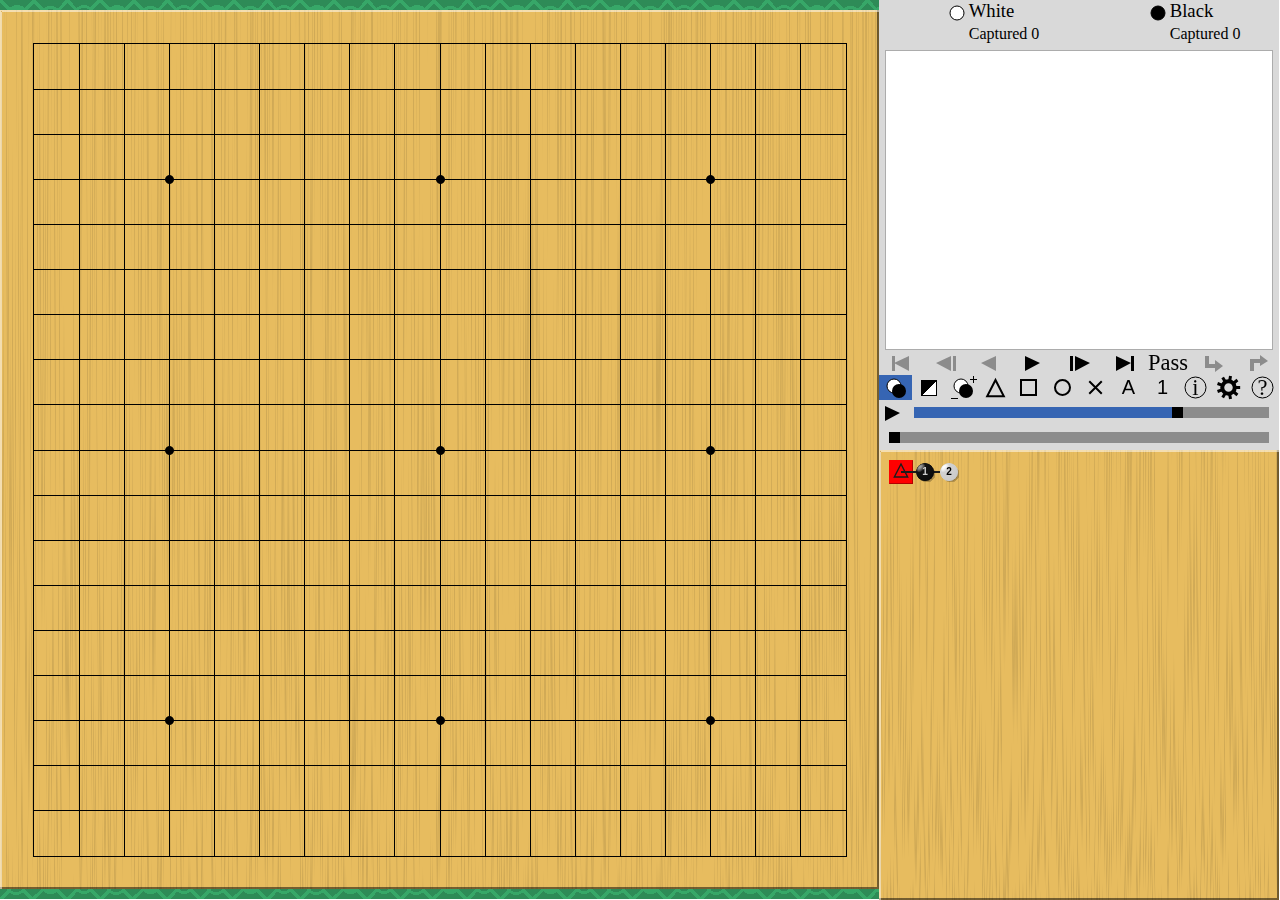
==== index.html @ b4aa2cb3 "Сделан простой вариант сайта с загруженной доской WGB." ====
<!DOCTYPE html>
<html>
<head lang="en">
    <meta charset="UTF-8">
    <title>Board with navigate buttons</title>
    <script type="text/javascript" language="JavaScript" src="javascripts/goboardmin.js"></script>
</head>
<body style="position:absolute;padding:0;margin:0;">
<div id="divId" style="position:relative; height: 100vh;width: 100vw" onfocus="BodyFocus()" tabindex="-1"></div>
<script>
    var oGameTree = GoBoardApi.Create_GameTree();
    GoBoardApi.Create_BoardCommentsButtonsNavigator(oGameTree, "divId");
    GoBoardApi.Load_Sgf(oGameTree, '(;FF[1]GM[1]SZ[19]GN[test];B[fj]CR[ii][ji][kh][pp][po][op];W[ip])');

    window.onresize = function()
    {
        GoBoardApi.Update_Size(oGameTree);
    };

    function BodyFocus()
    {
        if (oGameTree)
            GoBoardApi.Focus(oGameTree);
    }
</script>
</body>
</html>
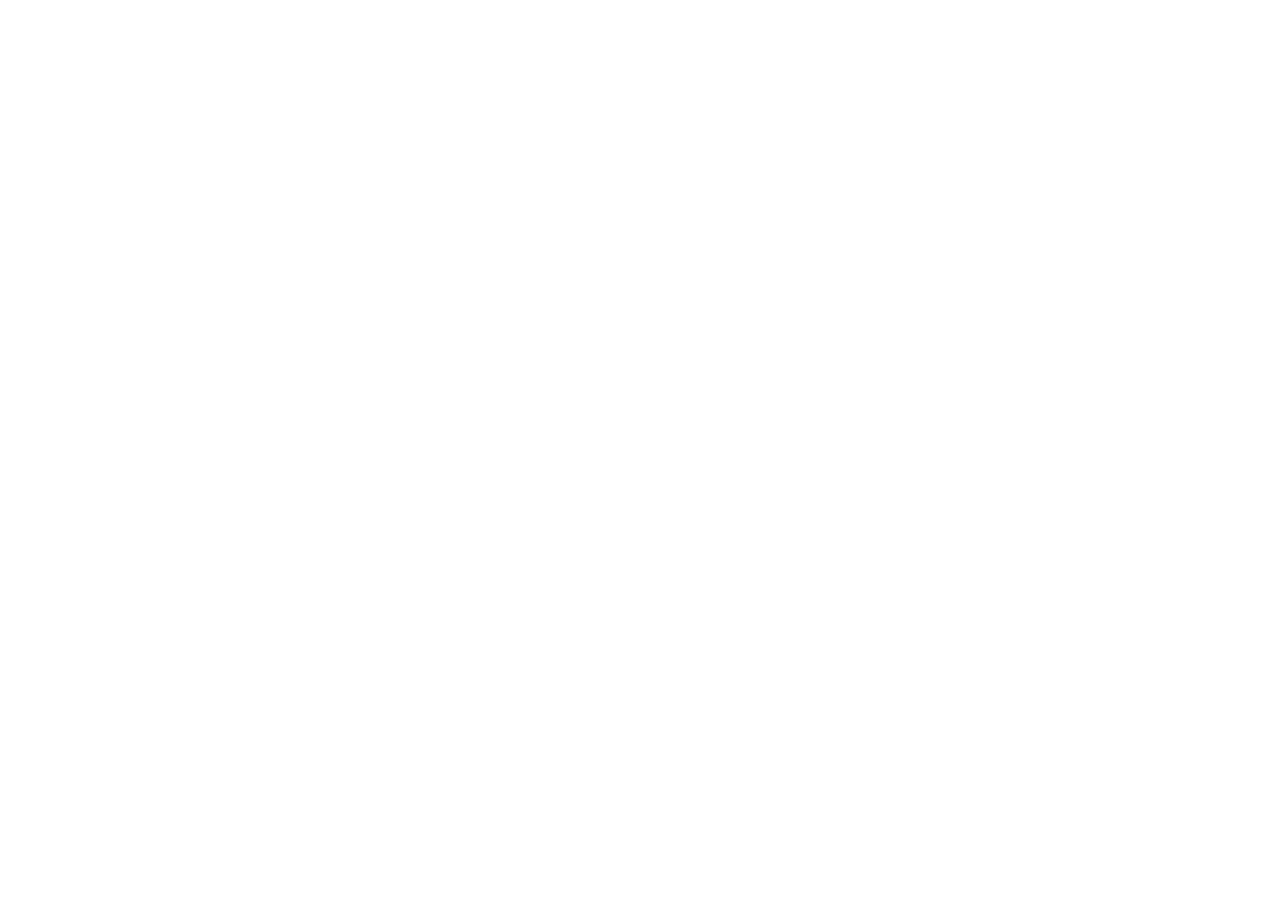
==== commit cd2bdbaa: "Добавлены джосеки для стартовой страницы сайта." ====
--- a/index.html
+++ b/index.html
@@ -4,24 +4,54 @@
     <meta charset="UTF-8">
     <title>Board with navigate buttons</title>
     <script type="text/javascript" language="JavaScript" src="javascripts/goboardmin.js"></script>
+    <script type="text/javascript" language="JavaScript" src="javascripts/jquery-2.1.4.min.js"></script>
+
 </head>
 <body style="position:absolute;padding:0;margin:0;">
 <div id="divId" style="position:relative; height: 100vh;width: 100vw" onfocus="BodyFocus()" tabindex="-1"></div>
 <script>
-    var oGameTree = GoBoardApi.Create_GameTree();
-    GoBoardApi.Create_BoardCommentsButtonsNavigator(oGameTree, "divId");
-    GoBoardApi.Load_Sgf(oGameTree, '(;FF[1]GM[1]SZ[19]GN[test];B[fj]CR[ii][ji][kh][pp][po][op];W[ip])');
+//    var oGameTree = GoBoardApi.Create_GameTree();
+//    GoBoardApi.Create_BoardCommentsButtonsNavigator(oGameTree, "divId");
+//    GoBoardApi.Load_Sgf(oGameTree, '(;FF[1]GM[1]SZ[19]GN[test];B[fj]CR[ii][ji][kh][pp][po][op];W[ip])');
+//
+//    window.onresize = function()
+//    {
+//        GoBoardApi.Update_Size(oGameTree);
+//    };
+//
+//    function BodyFocus()
+//    {
+//        if (oGameTree)
+//            GoBoardApi.Focus(oGameTree);
+//    }
 
-    window.onresize = function()
+    var oGameTree = null;
+
+    $(function ()
     {
-        GoBoardApi.Update_Size(oGameTree);
-    };
+        $.get('files/Kogo-s_Joseki_Dictionary.sgf', function(sgf)
+        {
+            oGameTree = GoBoardApi.Create_GameTree();
+            GoBoardApi.Set_Sound(oGameTree, 'http://goban.org/Sound');
+            GoBoardApi.Create_BoardCommentsButtonsNavigator(oGameTree, "divId");
+            GoBoardApi.Load_Sgf(oGameTree, sgf);
+            GoBoardApi.Focus(oGameTree);
+
+            document.getElementById("divId").onresize = function()
+            {
+                GoBoardApi.Update_Size(oGameTree);
+            };
+            window.onresize();
+        });
+
+    });
 
     function BodyFocus()
     {
         if (oGameTree)
             GoBoardApi.Focus(oGameTree);
     }
+
 </script>
 </body>
 </html>
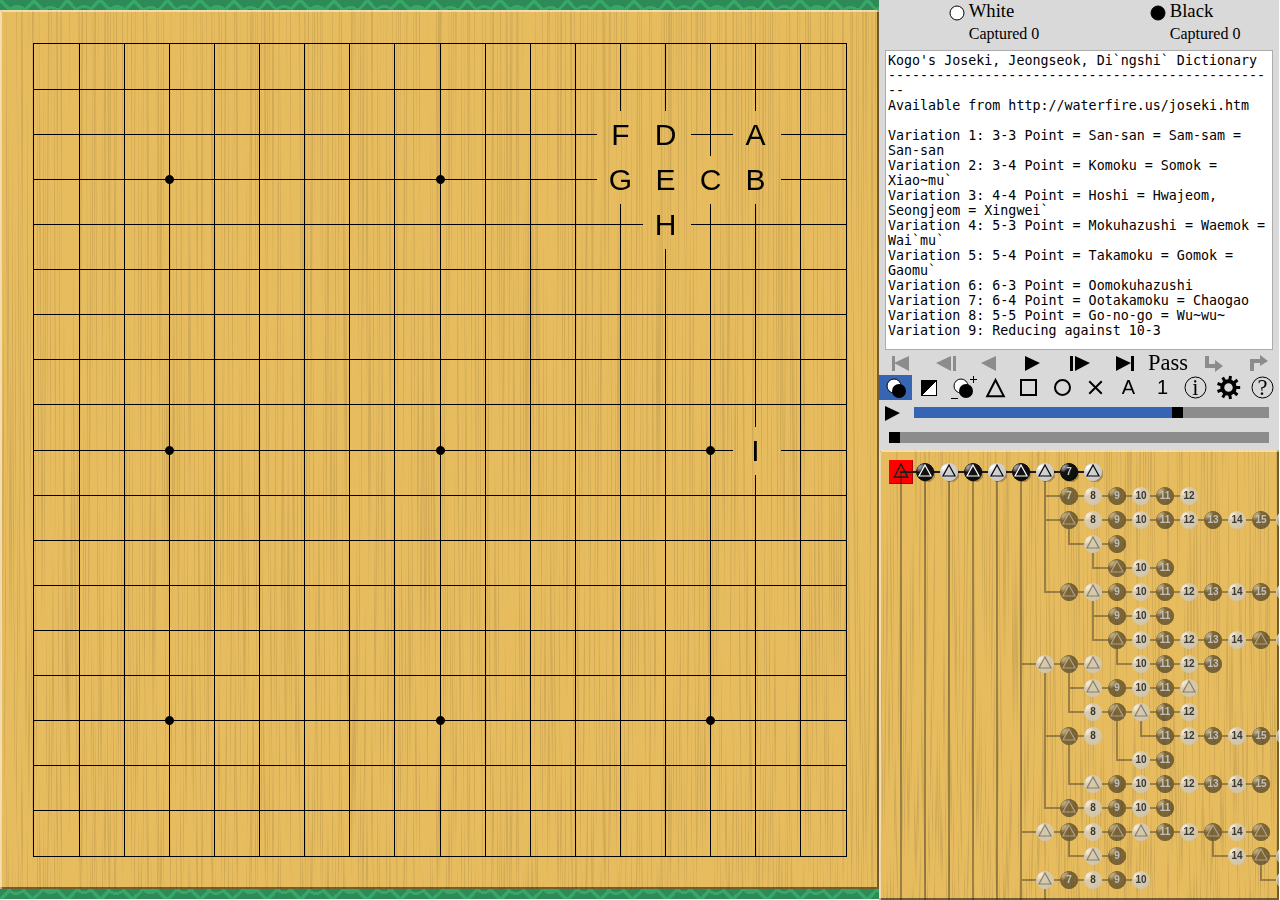
==== commit 73cbb24e: "Исправлена ссылка на файл с джосеками." ====
--- a/index.html
+++ b/index.html
@@ -10,26 +10,11 @@
 <body style="position:absolute;padding:0;margin:0;">
 <div id="divId" style="position:relative; height: 100vh;width: 100vw" onfocus="BodyFocus()" tabindex="-1"></div>
 <script>
-//    var oGameTree = GoBoardApi.Create_GameTree();
-//    GoBoardApi.Create_BoardCommentsButtonsNavigator(oGameTree, "divId");
-//    GoBoardApi.Load_Sgf(oGameTree, '(;FF[1]GM[1]SZ[19]GN[test];B[fj]CR[ii][ji][kh][pp][po][op];W[ip])');
-//
-//    window.onresize = function()
-//    {
-//        GoBoardApi.Update_Size(oGameTree);
-//    };
-//
-//    function BodyFocus()
-//    {
-//        if (oGameTree)
-//            GoBoardApi.Focus(oGameTree);
-//    }
-
     var oGameTree = null;
 
     $(function ()
     {
-        $.get('files/Kogo-s_Joseki_Dictionary.sgf', function(sgf)
+        $.get('files/Kogo\'s Joseki Dictionary.sgf', function(sgf)
         {
             oGameTree = GoBoardApi.Create_GameTree();
             GoBoardApi.Set_Sound(oGameTree, 'http://goban.org/Sound');
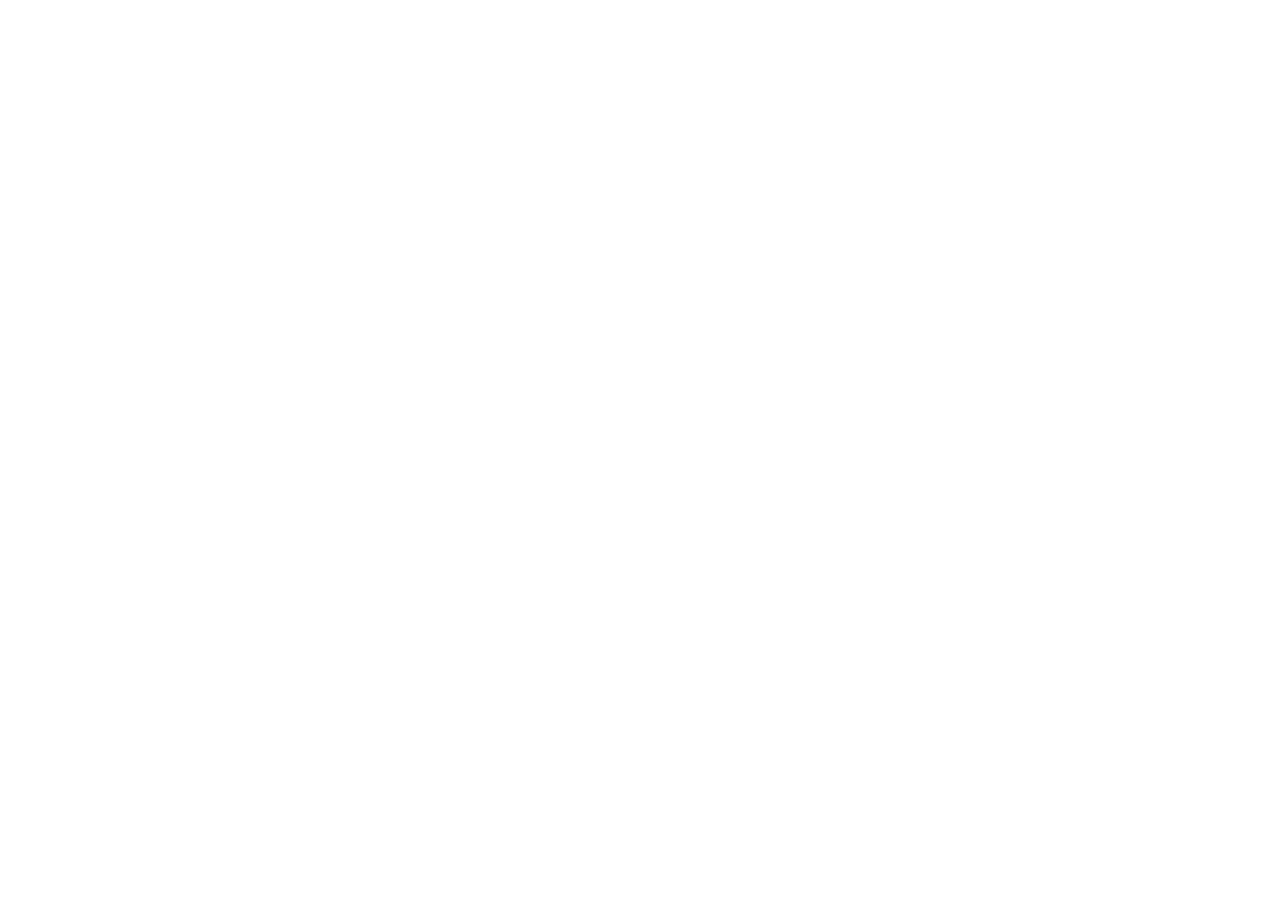
==== commit c310b744: "Сделано, чтобы загрузка файла происходила через jQuery." ====
--- a/index.html
+++ b/index.html
@@ -1,42 +1,61 @@
 <!DOCTYPE html>
 <html>
 <head lang="en">
+    <meta name="google-site-verification" content="mjO2LAGCdHXubNFu9PMk2vgrWnyGDNlZOgP4chKmzcw" />
     <meta charset="UTF-8">
-    <title>Board with navigate buttons</title>
+    <title>Web Go/Baduk Board</title>
     <script type="text/javascript" language="JavaScript" src="javascripts/goboardmin.js"></script>
-    <script type="text/javascript" language="JavaScript" src="javascripts/jquery-2.1.4.min.js"></script>
+    <script type="text/javascript" language="JavaScript" src="javascripts/jquery-1.7.2.min.js"></script>
+    <script type="text/javascript" language="JavaScript" src="javascripts/main.js"></script>
+    <link rel="stylesheet" type="text/css" href="stylesheets/main.css">
+    <link rel="icon" href="files/favicon.ico" type="image/x-icon">
+</head>
+<body></body>
 
-</head>
-<body style="position:absolute;padding:0;margin:0;">
-<div id="divId" style="position:relative; height: 100vh;width: 100vw" onfocus="BodyFocus()" tabindex="-1"></div>
 <script>
-    var oGameTree = null;
 
-    $(function ()
+    var sFileUrl = location.search.split('url=')[1];
+    var sFileRaw = location.search.split("raw=")[1];
+
+    OnDocumentReady();
+    GoBoardApi.Set_Permissions(oGameTree, {NewNode : false, Move : false, ChangeBoardMode : false, LoadFile : false, GameInfo : false});
+
+    if (sFileUrl && "" !== sFileUrl)
     {
-        $.get('files/Kogo\'s Joseki Dictionary.sgf', function(sgf)
+        var sExt = sFileUrl.split('.').pop().toLowerCase();
+        $(function ()
         {
-            oGameTree = GoBoardApi.Create_GameTree();
-            GoBoardApi.Set_Sound(oGameTree, 'http://goban.org/Sound');
-            GoBoardApi.Create_BoardCommentsButtonsNavigator(oGameTree, "divId");
-            GoBoardApi.Load_Sgf(oGameTree, sgf);
-            GoBoardApi.Focus(oGameTree);
+            $.get(sFileUrl, function(sFileText)
+            {
+                OnLoadFile(sFileText, sExt);
+            });
+        });
+    }
+    else if (sFileRaw && "" !== sFileRaw)
+    {
+        var sFileText = Decode_UTF8(Decode_Base64_UrlSafe(sFileRaw));
+        var sExt = sFileText.substr(0, 3);
+        sFileText = sFileText.substr(3);
+        OnLoadFile(sFileText);
+    }
+    else
+    {
+        $(function ()
+        {
+            $.get('files/Kogo\'s Joseki Dictionary.sgf', function(sgf)
+            {
+                OnLoadFile(sgf);
+            });
+        });
+    }
 
-            document.getElementById("divId").onresize = function()
-            {
-                GoBoardApi.Update_Size(oGameTree);
-            };
-            window.onresize();
-        });
-
-    });
-
-    function BodyFocus()
+    function OnLoadFile(sFile, sExt)
     {
-        if (oGameTree)
-            GoBoardApi.Focus(oGameTree);
+        GoBoardApi.Set_Permissions(oGameTree, {NewNode : true, Move : true, ChangeBoardMode : true, LoadFile : true, GameInfo : true});
+        GoBoardApi.Load_Sgf(oGameTree, sFile, null, null, sExt);
+        document.title = GoBoardApi.Get_MatchName(oGameTree);
     }
 
 </script>
-</body>
+
 </html>
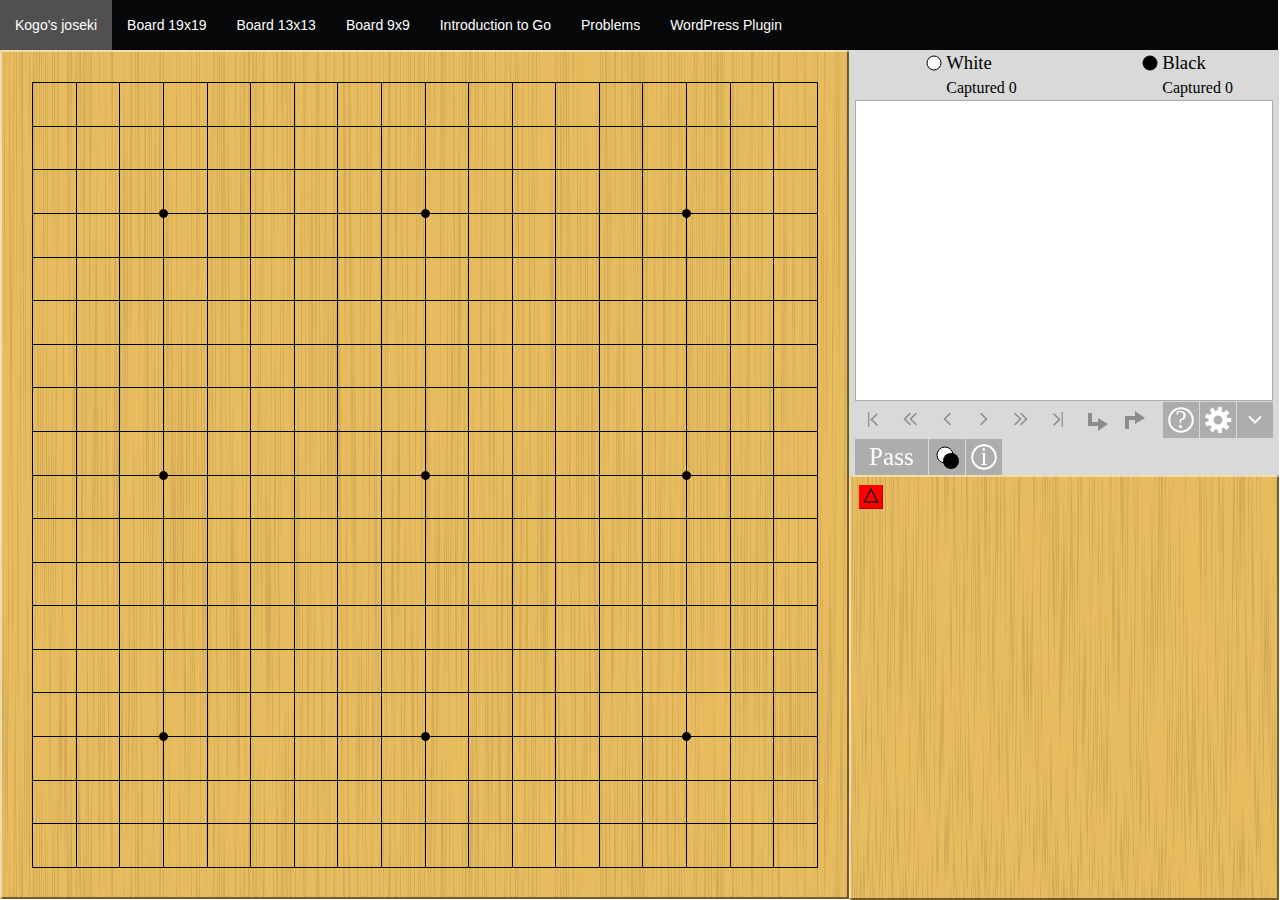
==== commit 4015c52a: "Изменен стиль меню." ====
--- a/index.html
+++ b/index.html
@@ -17,12 +17,14 @@
     var sFileUrl = location.search.split('url=')[1];
     var sFileRaw = location.search.split("raw=")[1];
 
-    OnDocumentReady();
+    OnDocumentReady("index");
     GoBoardApi.Set_Permissions(oGameTree, {NewNode : false, Move : false, ChangeBoardMode : false, LoadFile : false, GameInfo : false});
 
     if (sFileUrl && "" !== sFileUrl)
     {
+
         var sExt = sFileUrl.split('.').pop().toLowerCase();
+
         $(function ()
         {
             $.get(sFileUrl, function(sFileText)
